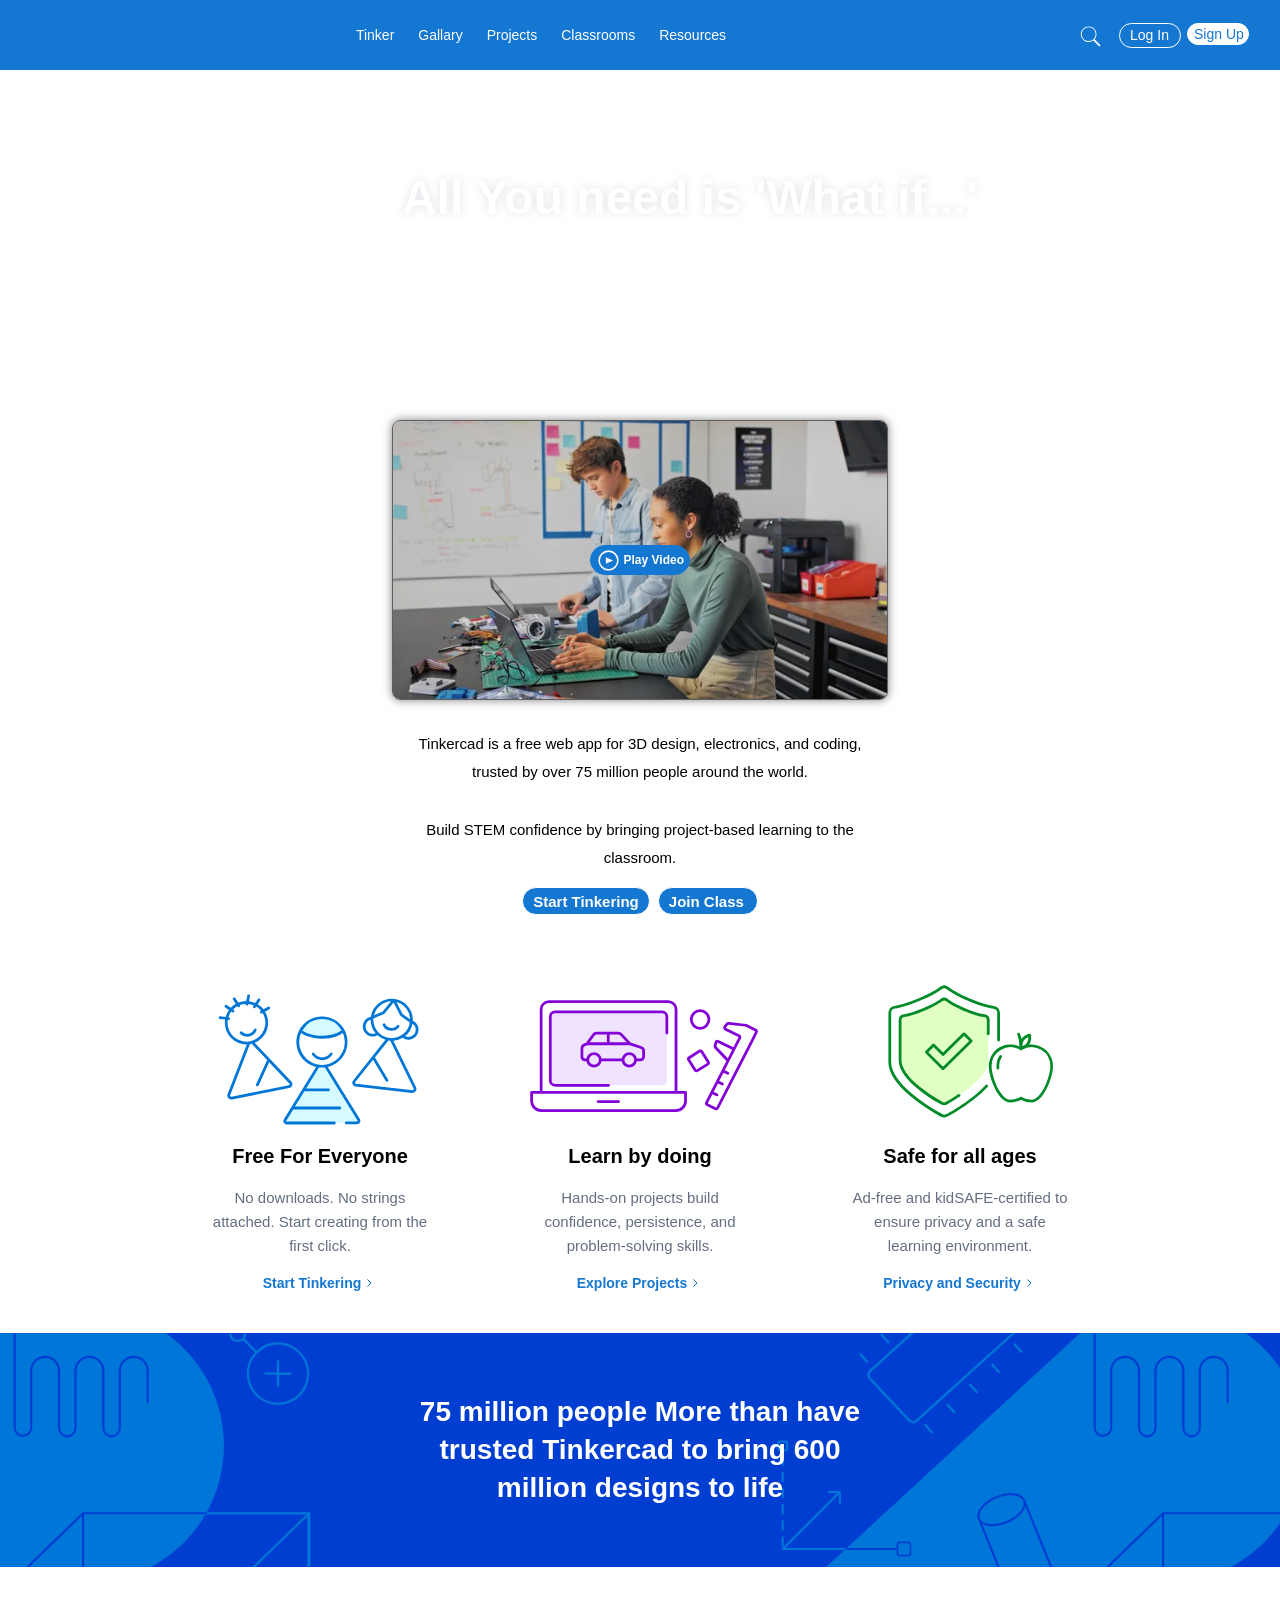
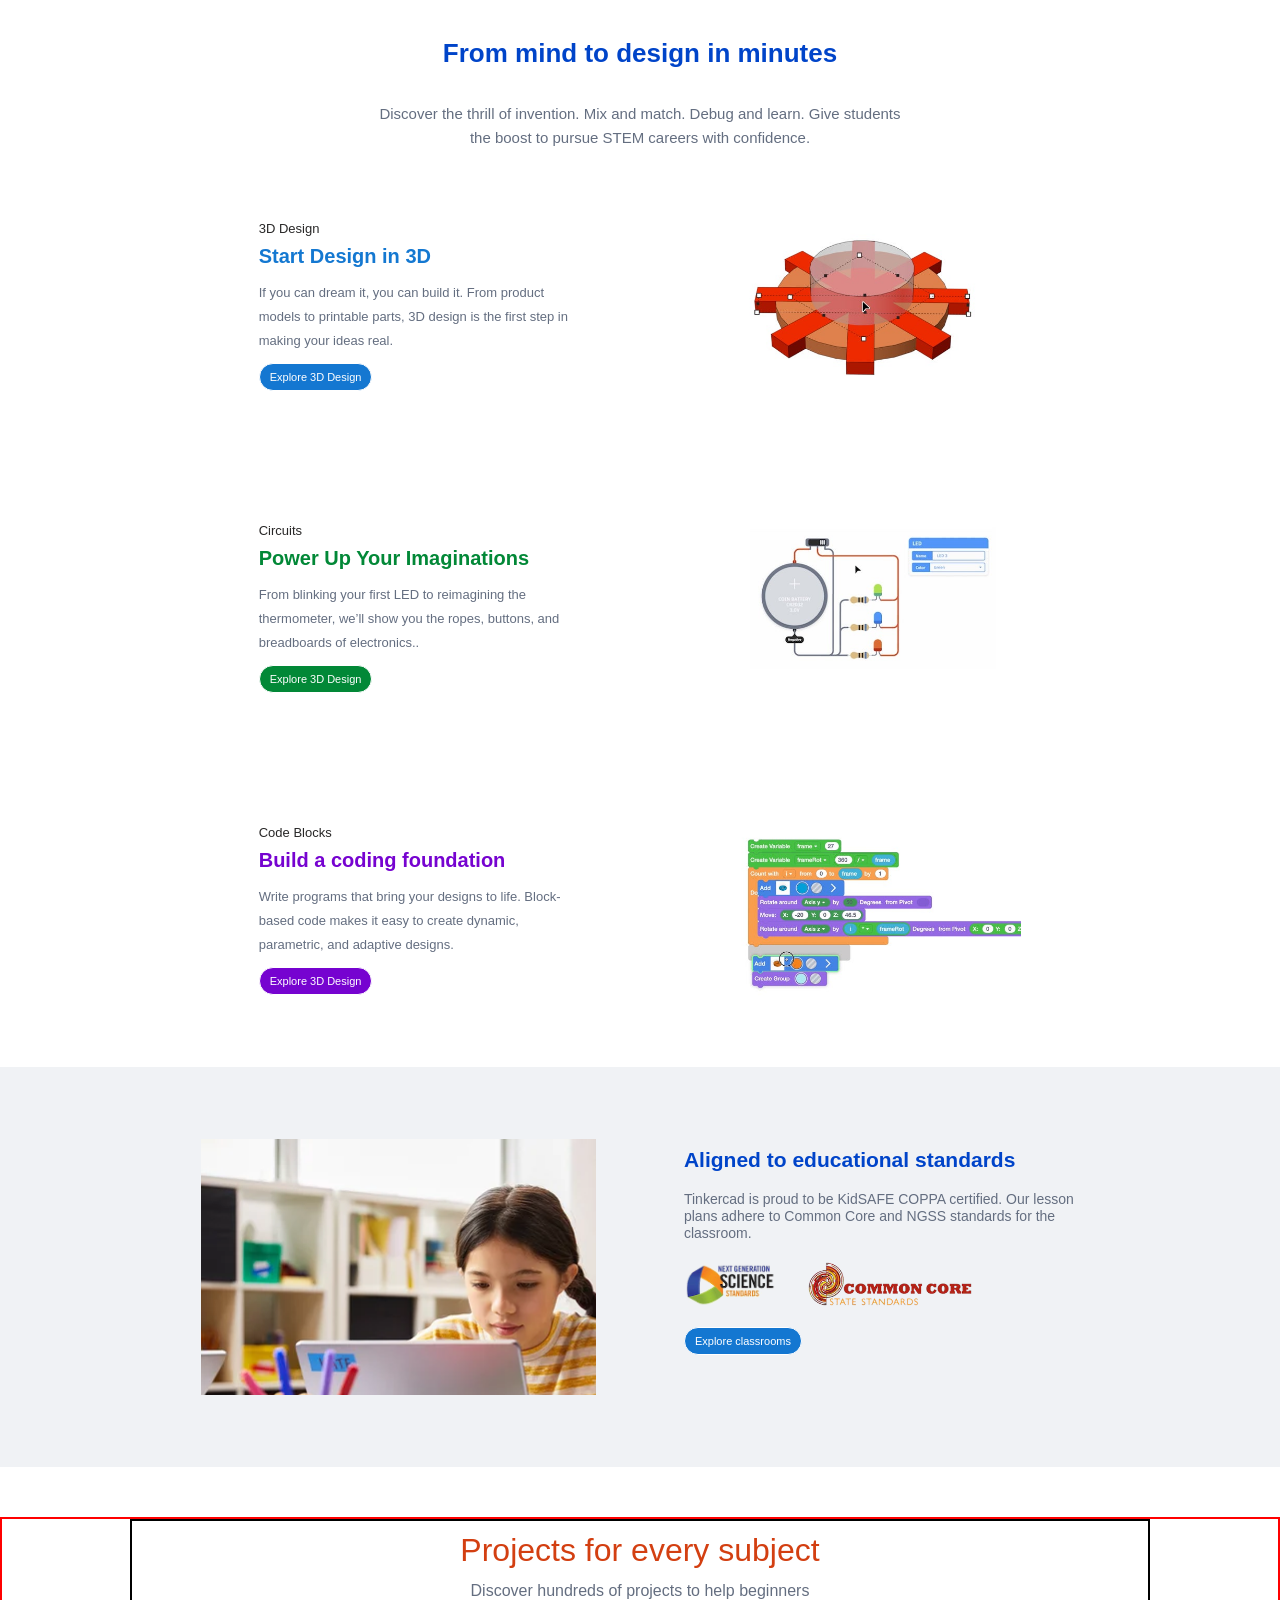
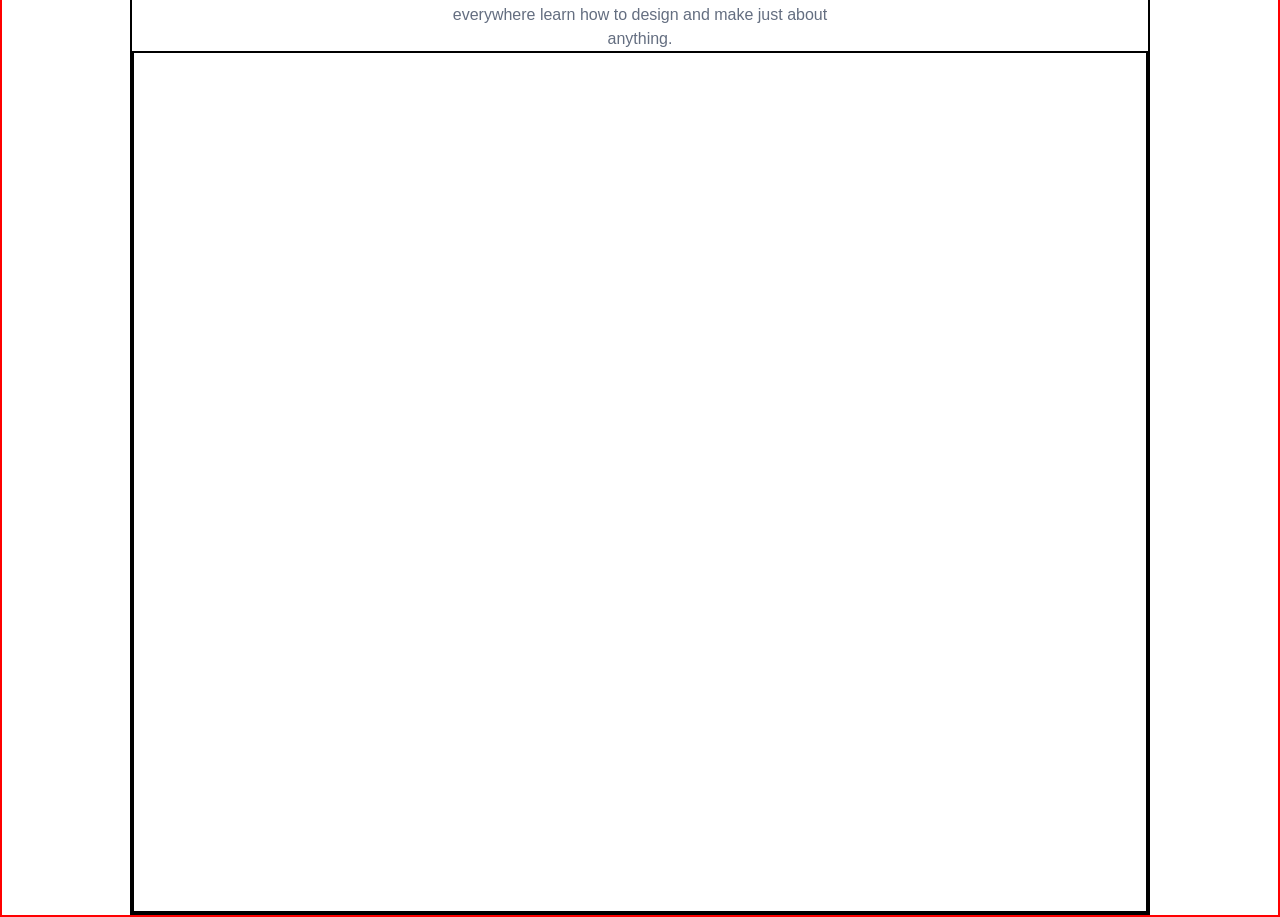
==== index.html @ 3dde4a6c "made frontend side" ====
<!DOCTYPE html>
<html lang="en">
  <head>
    <meta charset="UTF-8" />
    <meta name="viewport" content="width=device-width, initial-scale=1.0" />
    <title>Tinkercad</title>
    <link rel="stylesheet" href="style.css" />
  </head>
  <body>
    <nav>
      <div class="nav">
        <div class="logo">
          <img
            src="https://www.tinkercad.com/assets_fe_3q2ndf7/js/tinkercad-frontend/assets/images/tinkercad-lockup-white.svg"
            alt=""
          />
        </div>
        <div class="middle">
          <ul>
            <li>Tinker</li>
            <li>Gallary</li>
            <li>Projects</li>
            <li>Classrooms</li>
            <li>Resources</li>
          </ul>
        </div>
        <div class="right">
          <ul>
            <li id="search-icon"><img src="img/search_icon.svg" alt="" /></li>
            <li class="Log-in">Log In</li>
            <li id="sign">Sign Up</li>
          </ul>
        </div>
      </div>
    </nav>
    <div class="empty"></div>
    <div class="vid-card">
      <section class="bg-an">
        <div class="video">
          <video src="videos/hero-home-720.mp4" autoplay loop muted></video>
        </div>

        <div class="text-on-bg-vid">All You need is 'What if...'</div>
      </div>
      </section>
      <div class="card-on-vid">
        <div class="card-card-on-vid">
         <div  class="btn-poster-img"> <div class="poster-img"><img src="imgs/feature-video-poster.webp" alt=""></div>
          <div class="poster-img-play-btn"><img src="img/poster-img-play-btn.svg" alt="">Play Video
          </div>
        </div>
          <div class="paras-after-btn-poster-img">
          <p class="para">Tinkercad is a free web app for 3D design, electronics, and coding, trusted by over 75 million people around the world.</p>
          <p class="para">Build STEM confidence by bringing project-based learning to the classroom.</p>
          <div class="lower-btn"><a href="https://www.tinkercad.com/join"><span class="btn st-tink-btn">Start Tinkering</span></a> <a href="https://www.tinkercad.com/joinclass"> <span class="btn">Join Class</span></a></div>
        </div>
     </div>
    
  </div>
    </section>
    <section class="section3">
      <div class="sec3-div">
      <div class=" sec3-innr-div"><img src="img/family-icon.svg" alt=""> <p class="para sec3-innr-div-para">Free For Everyone</p> <p class="para light-para">No downloads. No strings attached. Start creating from the first click.</p> <a href="https://www.tinkercad.com/join" class="link flex"> Start Tinkering<img src="img/right-arrow.svg" alt=""></a> </div>

      <div class=" sec3-innr-div"><img src="img/car.svg" alt=""> <p class="para sec3-innr-div-para">Learn by doing</p> <p class="para light-para">Hands-on projects build confidence, persistence, and problem-solving skills.</p> <a href="https://www.tinkercad.com/join" class="link flex"> Explore Projects<img src="img/right-arrow.svg" alt=""></a> </div>

      <div class=" sec3-innr-div"><img src="img/safety_sign.svg" alt=""> <p class="para sec3-innr-div-para">Safe for all ages</p> <p class="para light-para">Ad-free and kidSAFE-certified to ensure privacy and a safe learning environment.</p> <a href="https://www.tinkercad.com/join" class="link flex">Privacy and Security<img src="img/right-arrow.svg" alt=""></a> </div>
     
      </div>
    </section>
    <div class="banner">
      <div class="banner-para-div">
        <p class="para"><b>75 million people </b>More than  have trusted Tinkercad to bring <b> 600 million designs to life</b></p>       
      </div>
    </div>
  <section class="section4">
    <div class="sec4-f-div">
      <div class="sec4-f-div-div">
      <p class="para sec4-f-div-div-para s4ddp1">From mind to design in minutes</p>
      <p class="para light-para sec4-f-div-div-para s4ddp2">Discover the thrill of invention. Mix and match. Debug and learn. Give students the boost to pursue STEM careers with confidence.</p>
    </div>
    </div>
    <div class="grid">
      <div class="grid-sec-div">
       
        <div class="item1">
          <p class="item-p1">3D Design</p>
          <p class="item-p2">Start Design in 3D</p>
          <p class="item-p3 light-para">If you can dream it, you can build it. From product models to printable parts, 3D design is the first step in making your ideas real.</p>
          <p class="item-p4 btn st-tink-btn">Explore 3D Design</p>
        </div>
        
        <div class=" item2">
          <p class="item-p1">Circuits</p>
          <p class="item-p2 item2-p2">Power Up Your Imaginations</p>
          <p class="item-p3 light-para ">From blinking your first LED to reimagining the thermometer, we’ll show you the ropes, buttons, and breadboards of electronics..</p>
          <p class="item-p4 btn st-tink-btn item2-p4">Explore 3D Design</p>
        </div>
        <div class=" item3">
          <p class="item-p1">Code Blocks</p>
          <p class="item-p2 item3-p2">Build a coding foundation</p>
          <p class="item-p3 light-para">Write programs that bring your designs to life. Block-based code makes it easy to create dynamic, parametric, and adaptive designs.</p>
          <p class="item-p4 btn st-tink-btn item3-p4">Explore 3D Design</p>
        </div>
        <div class="item4">
          <img class="poster" src="imgs/home-3d-poster1.jpg" alt="Poster Image">
        </div>       
        <div class="item5 ">         
          <img class="poster" src="imgs/ckts-pstr.jpg" alt="Poster Image">  
        </div>
        <div class="item6">
          <img class="poster" src="imgs/codeBlocks.jpg" alt="Poster Image">           
        </div>
    </div>
  </section>
 <section class="section5">
<div class="sec5-div">
 
    <div class="sec5-div-div s5dd1">

    </div>
    <div class="sec5-div-div s5dd2"> 
    <div class=" para sec4-f-div-div-para s4ddp1 s5ddd1">
      Aligned to educational standards
    </div>
    <div class="light-para sec5-para">
      Tinkercad is proud to be KidSAFE COPPA certified. Our lesson plans adhere to Common Core and NGSS standards for the classroom.
    </div>
    <div class="sec5-logos-div">
      <img src="imgs/ngss.png" alt="">
      <img src="imgs/common-core.webp" alt="">
    </div>
    <p class="item-p4 btn st-tink-btn sec5-right-div-btn">Explore classrooms</p>
    </div>
  
</div>
 </section>
<section class="section6">
  <div class="sec6-div0">
  <div class="sec6-div1">
    
      <p class="s6d1p1">
        Projects for every subject
      </p>
      <p class="s6d1p2 light-para">
        <p class="s6d1p2 light-para">Discover hundreds of projects to help beginners</p>
         <p class="s6d1p2 light-para">everywhere learn how to design and make just about</p> 
         <p class="s6d1p2 light-para">anything.</p>
      </p>
    
  </div>
  <div class="sec6-div2"></div>
</div>
</section>
  </body>
</html>
---- style.css ----
/* @import url('https://fonts.googleapis.com/css2?family=Roboto:ital,wght@0,100;0,300;0,400;0,500;0,700;0,900;1,100;1,300;1,400;1,500;1,700;1,900&display=swap'); */

* {
    margin: 0px;
    padding: 0px;
    box-sizing: border-box;
}

body {
    overflow-x: hidden;
    /* position: absolute; */
    font-family: sans-serif, "Roboto";
}

nav {
    padding: 10px 1px;
    background-color: rgb(20, 119, 209);
    position: fixed;
    width: 100%;
    z-index: 100000;
}

.nav {
    background-color: rgb(20, 119, 209);
    color: white;
    font-size: 14px;
    font-weight: 400;
    height: 50px;
    width: 100%;
    padding: 10px 30px;
    display: flex;
    justify-content: space-between;
    align-items: center;

    top: 0;
    z-index: 100;

}

nav .logo img {

    width: 184px;
}

.middle ul li:hover {
    background-color: rgb(15, 89, 157);
}

.middle ul {
    display: flex;
    list-style: none;
    gap: 6px;
}

.middle ul li {
    border: 0.5px solid rgb(20, 119, 209);
    border-radius: 40px;
    padding: 5px 8px;
    cursor: pointer;

}

/* .right img{
    width:30px;
    height: 30px;
} */
.right ul {
    display: flex;
    list-style: none;
    gap: 6px;
}



.right li {
    border: 0.6px solid white;
    background-color: transparent;
    padding: 3px 10px;
    border-radius: 40px;
    height: 25px;
    width: 62px;
    cursor: pointer;
    white-space: nowrap;
}
#sign {
    height: 22px;
    width: 62px;
    padding: 2px 6px;
    background-color: white;
    color: rgb(20, 119, 209);

    white-space: nowrap;

}

#search-icon:hover {
    filter: drop-shadow(1px 1px 20px rgb(134, 25, 25));

}

#search-icon {
    border: none;
    padding: 2px 3px 2px 28px;
}

.empty {
    height: 70px;
    width: 100%;
}

.bg-an .video video {
    position: absolute;
    top: 0;
    left: 0;
    width: 100%;
    height: 100%;
    object-fit: cover;
    z-index: -10;
}

.bg-an {
    padding: 0;
    margin: 0;

    position: relative;
    height: 400px;
    width: 100vw;
    display: flex;
    justify-content: center;

}

.text-on-bg-vid {
    font-family: artifakt-legend, sans-serif;
    font-weight: 800;
    color: #fff;
    position: absolute;
    font-size: 48px;
    margin-top: 100px;
    margin-left: 100px;

    text-shadow: 0px 0px 10px rgba(100, 110, 128, .2);
}

.card-on-vid {
    padding: 0;
    margin: 0;
    width: 100%;
    height: 500px;
    justify-content: space-around;
    display: flex;
}

.card-card-on-vid {
    translate: 0 -50px;
    height: 500px;
    width: 500px;

}

.poster-img {
    display: flex;
    overflow: hidden;
    border: 0.01px solid rgb(97, 96, 96);
    border-radius: 8px;
    height: 280px;
    /* box-shadow: [horizontal offset] [vertical offset] [blur radius] [spread radius] [color]; */
    box-shadow: 0px 0px 10px 0px rgba(0, 0, 0, 0.5);
    grid-area: colm;

}

.poster-img img {
    z-index: -10000000;
    height: 100%;
    width: 100%;
    object-fit: cover;
}


.poster-img-play-btn {
    text-decoration: none;
    color: #fff;
    border: 1px solid rgb(20, 119, 209);
    border-radius: 16px;
    display: flex;
    justify-content: center;
    align-items: center;
    gap: 2.5px;
    font-size: 12px;
    font-weight: 800;
    height: 30px;
    width: 100px;
    background-color: rgb(20, 119, 209);
    grid-area: colm;
}

.poster-img-play-btn:hover {
    background-color: rgb(51, 149, 241);
    cursor: pointer;

}

.btn-poster-img {
    display: grid;
    grid-template-areas: "colm";
    justify-items: center;
    align-items: center;
    cursor: pointer;

}

.paras-after-btn-poster-img {
    margin-top: 15px;
}

.para {
    padding: 15px;
    display: inline-block;
    text-align: center;
    font-size: 15px;
    font-weight: 400;
    line-height: 28px;

}

.lower-btn {
    display: flex;
    /* flex-direction: column; */
    justify-content: center;
    /* gap:20px; */
}

.btn {
    font-size: 15px;
    font-weight: 700;
    line-height: 21px;
    color: #fff;
    display: inline-block;
    border: 0.6px solid white;
    background-color: rgb(20, 119, 209);
    padding: 3px 10px;
    border-radius: 40px;
    height: 28px;
    width: 100px;
    cursor: pointer;
    white-space: nowrap;
    gap: 2px;
}

.st-tink-btn {
    width: auto;
    margin-right: 8px;
}

.section3 {
    display: flex;
    justify-content: center;
    height: 362.66px;
    width: 100%;


}

.sec3-innr-div {
    width: 250px;
}

.sec3-div {
    height: 362.66px;
    width: 75%;
    display: flex;
    justify-content: space-around;
}

.sec3-innr-div-para {
    margin: 0;
    padding: 0;
    line-height: 30px;
    font-size: 20px;
    display: block;
    font-weight: bold;
    text-align: center;
}

.light-para {
    color: rgb(100, 110, 128);
    font-weight: 400;
    line-height: 24px;
}

.link {
    text-decoration: none;
    line-height: 20px;
    font-size: 14px;
    font-weight: 700;
    color: #1477D1;
}

.link:hover {
    text-decoration: underline;
}

.link:visited {
    color: #1477D1;
}

.flex {
    display: flex;

    justify-content: center;

}

.banner {
    display: flex;
    justify-content: space-around;
    height: 234px;
    width: 100%;
    background-image: url(imgs/banner_million.svg);
}

.banner-para-div {
    display: flex;
    align-items: center;
    height: 234px;

    width: 38%;
}

.banner p {
    font-size: 28px;
    line-height: 38px;
    color: #fff;
    font-weight: 800;
}

.section4 {
    height: 1100px;
    width: 100%;
    
}

.sec4-f-div {
    display: flex;
    justify-content: center;
    width: 100%;
    height: 250px;
}

.sec4-f-div-div {
    display: flex;
    flex-direction: column;
    justify-content: center;
    align-items: center;

    width: 44%;
    height: 100%;
}

.sec4-f-div-div-para {
    display: block;
}

.s4ddp1 {
    color: #0044C9;
    font-size: 26px;
    line-height: 38px;
    font-weight: 800;
    font-family: sans-serif;
}

.grid {
    display: flex;
    justify-content: center;
}

.grid-sec-div {
    width: 70%;
    display: grid;
    grid-template-columns: 35% 35%;
    grid-template-rows: 300px 300px 300px;
    gap: 2px;
    justify-content: space-around;

}

.item-p1 {
    color: #282727;
    font-size: 13px;
    font-weight: 500;
    line-height: 24px;
}

.item-p2 {
    padding: 1px 0 10px 0;
    color: #1478D1;
    font-size: 20px;
    font-weight: 700;
    line-height: 29px;
}
.item-p3{
    font-size: 13px;
    font-weight: 500px;
    padding-bottom: 10px;
}
.item-p4{
font-weight: 500;
font-size: 11px;
/* padding-bottom: 20px ; */
}
.item2-p2{
    color: #028837;
}
.item1 {
    grid-row: 1/2;
    grid-column: 1/2;

}
.item2-p4{
    background-color: #028837;
}
.item3-p2{
color: #7603D0;
}
.item3-p4{
background-color: #7603D0;
}
.poster{
    height: auto;
    width:100%;
    object-fit: contain;
}
.item2 {
    grid-row: 2/3;
    grid-column: 1/2;

}
.item3{
    grid-row:3/4;
    grid-column: 1/2;
}
.item4{
    grid-row:1/2;
    grid-column: 2/3;
}
.item5{
    grid-row:2/3;
    grid-column: 2/3;
}
.item6{
    grid-row:3/4;
    grid-column: 2/3;
}

.section5{
    background-color: #f0f2f5;
    display: flex;
    justify-content: center;
    height: 400.56px;
    width: 100%;
 
}
.sec5-div{
    height:400.56px;
    width: 80%;
   
    padding: 5.67%;
    display: flex;
    justify-content: space-between;
}
.sec5-div-div{
height:100%;
width:45%;

padding: 0;
}

.s5dd1{
    background-image: url(imgs/educational-standards.webp);
}
.s5ddd1{
   margin: 8px 0;
    display: flex;
    font-size: 21px;
    line-height: 26px;
    font-weight: 600;
    padding: 0;
    justify-content: start;
    
}

.sec5-para{
    font-size: 14px;
    line-height: 17px;
   padding-top: 10px;
    
}

.sec5-logos-div{
    display: flex;

}
.sec5-logos-div{
    margin-top: 20px;
display: flex;
gap:30px;
    height:45px;
    width: 100%;
}

.logos img{
    object-fit: contain;
    height:60px;
    width:200px;
}

.sec5-right-div-btn{
    margin-top: 20px;
}
.section6{
    display: flex;
    justify-content: center;
    margin-top: 50px;
    height: 1000px;
    width: 100%;
    border: 2px solid red;
}
.sec6-div0{
    display: flex;
    flex-direction: column;
    justify-items: center;
    align-items: center;
    width: 80%;
    height: 100%;
    border: 2px solid black;
}
.sec6-div1{
    display: flex;
    justify-items: center;
    flex-direction: column;
    align-items: center;
 
    width: 40%;
    height:142px;
}
.s6d1p1{
    font-size: 32px;
    line-height: 38px;
    color: #D33F11;
    margin:10px;
    display: flex;
    justify-content: center;
}
.s6d1p2{
    display: flex;
    justify-content: center;
    /* border: 2px solid black; */
    /* width: 80%; */
}

.sec6-div2{
    height:100%;
    width: 100%;
    border: 2px solid black;
}
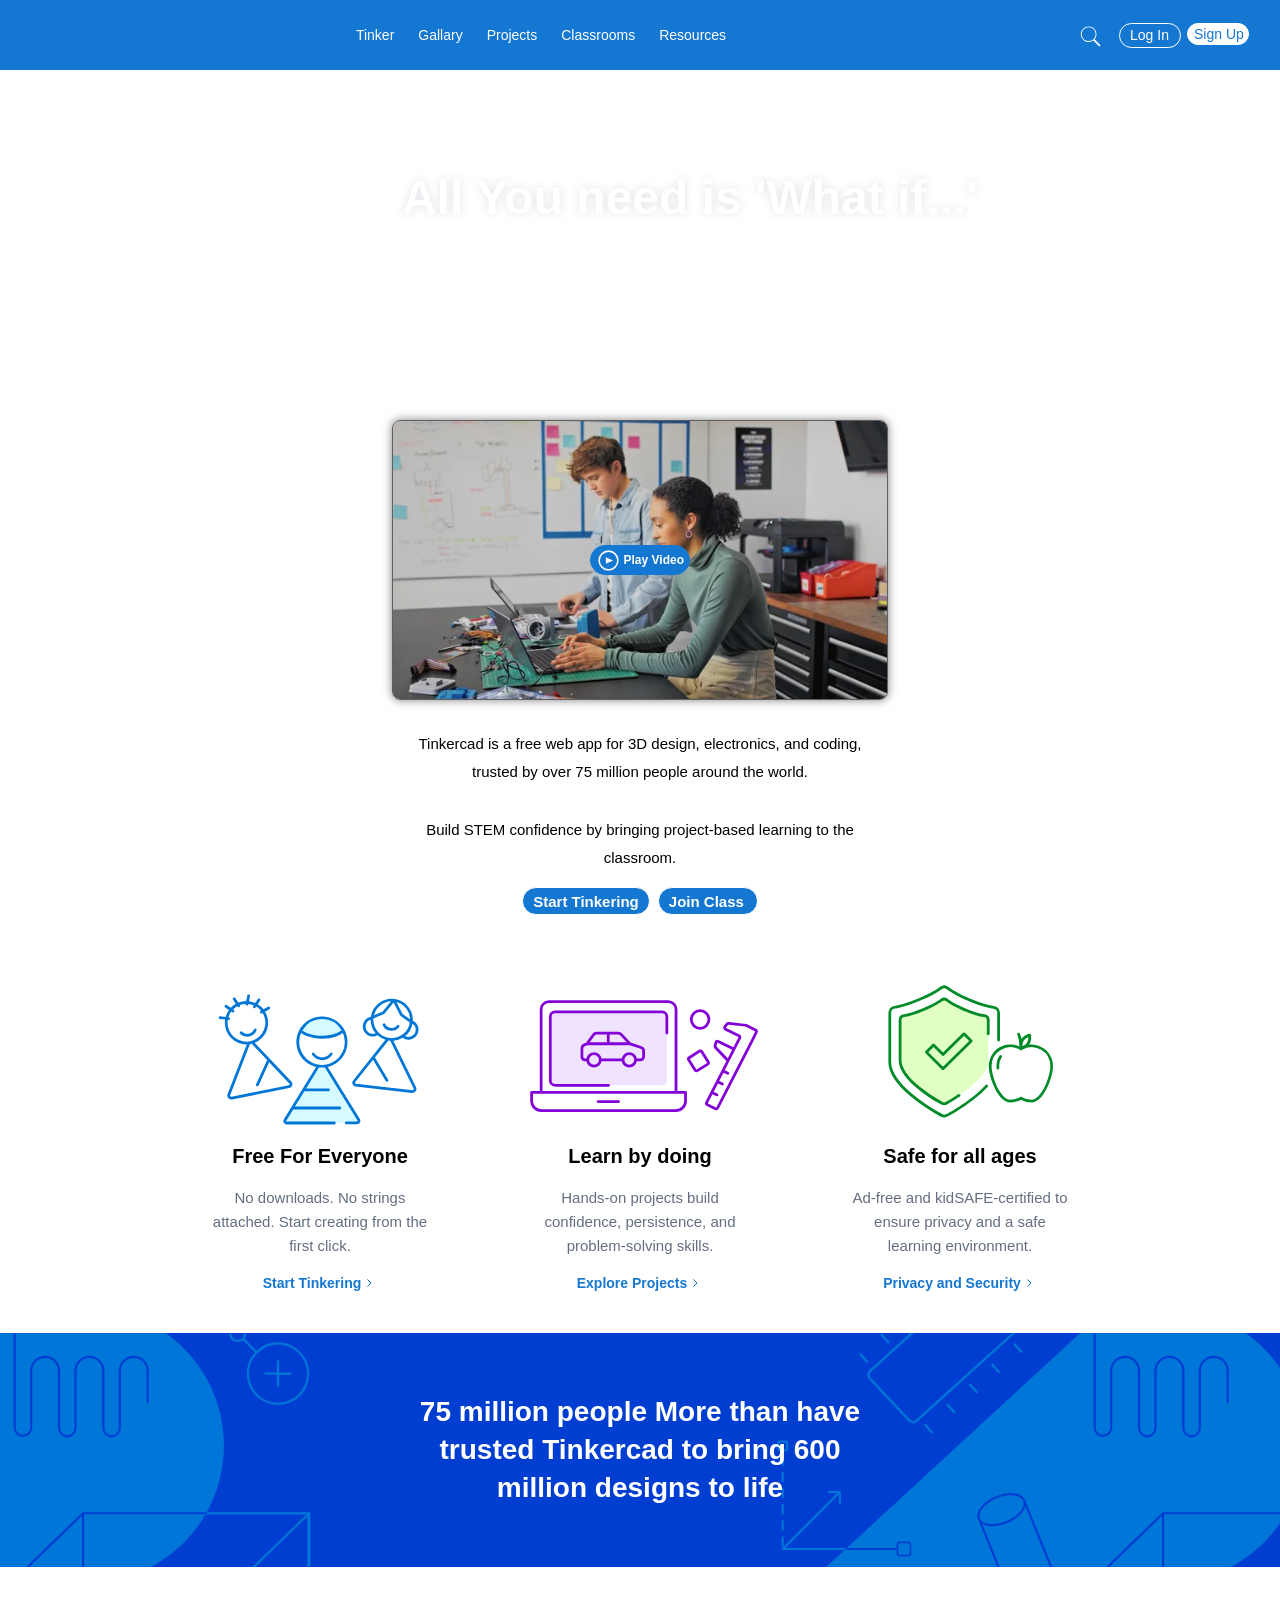
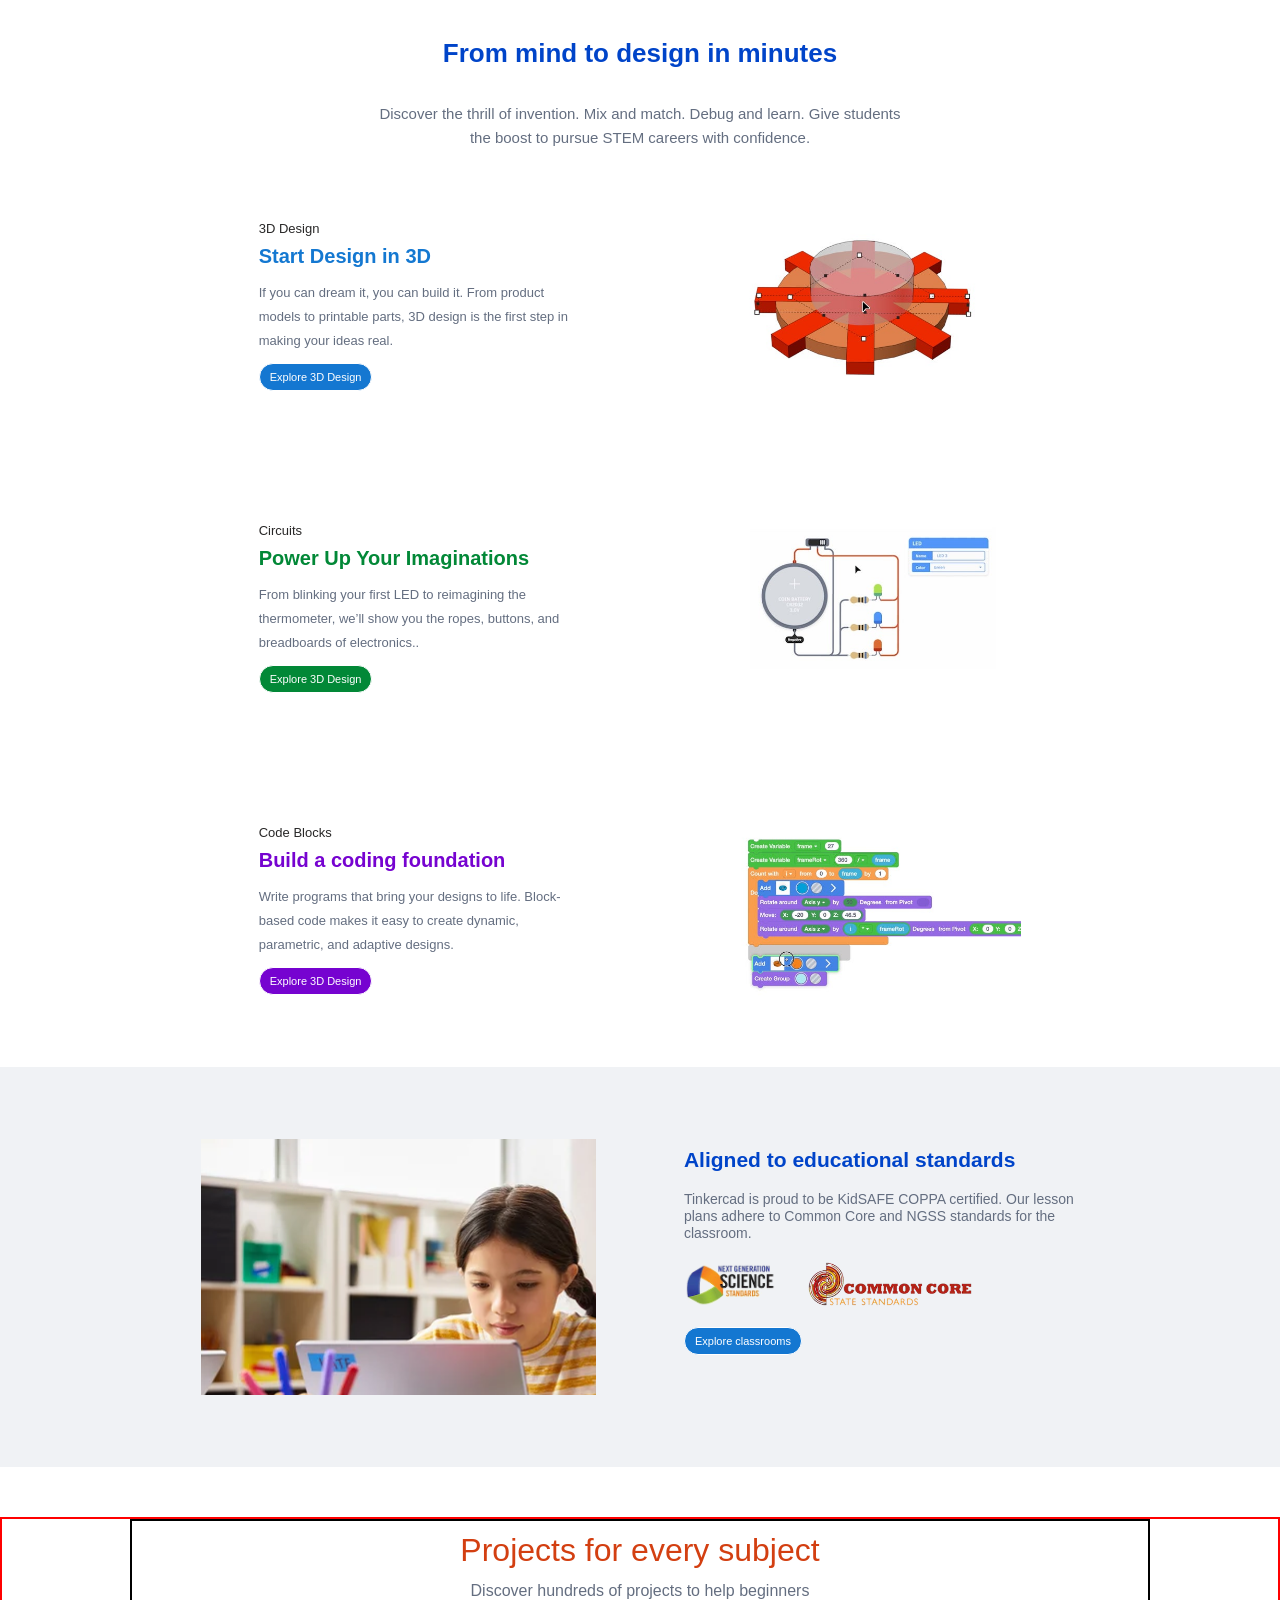
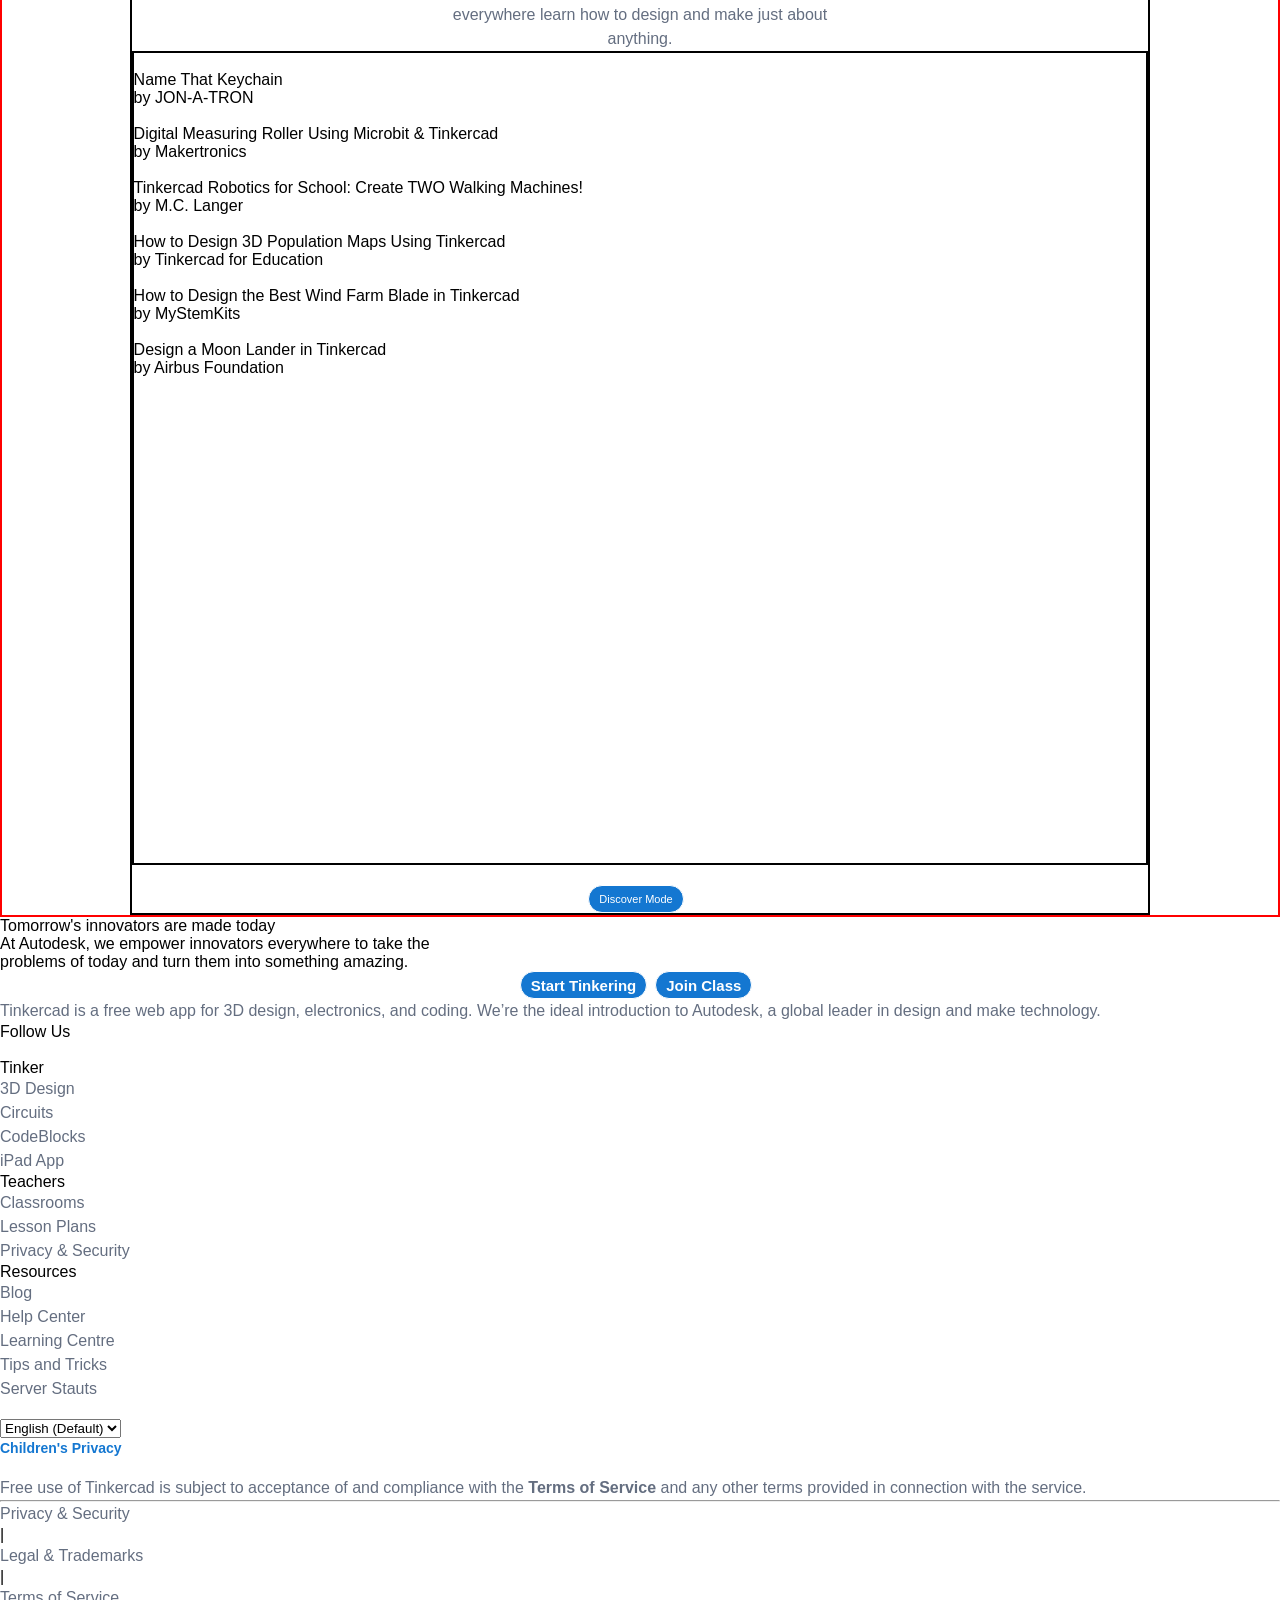
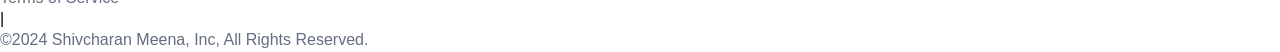
==== commit c2aa165d: "Update index.html" ====
--- a/index.html
+++ b/index.html
@@ -149,8 +149,97 @@
       </p>
     
   </div>
-  <div class="sec6-div2"></div>
+  <div class="sec6-div2">
+    <div class="s6-item1 mouse"><div class="s6-item1-img"><img src="imgs/jonarton.jpg" alt=""><p class="s6-item1-para1">Name That Keychain</p><p class="s6-item1-para2">by JON-A-TRON</p></div></div>
+
+    <div class="s6-item1 mouse"><div class="s6-item1-img"><img src="imgs/project-roller.webp" alt=""><p class="s6-item1-para1"> Digital Measuring Roller Using Microbit & Tinkercad</p><p class="s6-item1-para2"> by Makertronics </p></div></div>
+
+    <div class="s6-item1 mouse"><div class="s6-item1-img"><img src="imgs/project-robotics.webp" alt=""><p class="s6-item1-para1"> Tinkercad Robotics for School: Create TWO Walking Machines! </p><p class="s6-item1-para2"> by M.C. Langer </p></div></div>
+
+    <div class="s6-item1 mouse"><div class="s6-item1-img"><img src="imgs/project-maps.png" alt=""><p class="s6-item1-para1"> How to Design 3D Population Maps Using Tinkercad </p><p class="s6-item1-para2"> by Tinkercad for Education </p></div></div>
+
+    <div class="s6-item1 mouse"><div class="s6-item1-img"><img src="imgs/project-windfarm.webp" alt=""><p class="s6-item1-para1"> How to Design the Best Wind Farm Blade in Tinkercad </p><p class="s6-item1-para2"> by MyStemKits </p></div></div>
+
+    <div class="s6-item1 mouse"><div class="s6-item1-img"><img src="imgs/project-lander.webp" alt=""><p class="s6-item1-para1"> Design a Moon Lander in Tinkercad </p><p class="s6-item1-para2"> by Airbus Foundation </p></div></div>
+    
+  </div>
+  <div class="s6-ft"><div class="item-p4 btn st-tink-btn sec5-right-div-btn s6-ft-btn">Discover Mode</div></div>
+  
 </div>
 </section>
+<div class="ban-innv">
+  <div class="ban-innv-div">
+    <div class="ban-innv-p1">Tomorrow's innovators are made today
+    </div>
+    <p class="ban-innv-p2 p2">At Autodesk, we empower innovators everywhere to take the</p>
+    <p class="ban-innv-p2">problems of today and turn them into something amazing.</p>
+    <div class="lower-btn  ban-innv-btn"><span class="btn btn2 st-tink-btn">Start Tinkering</span><span class="btn btn2 st-tink-btn">Join Class</span></div>
+  </div>
+</div> 
+<section class="section7">
+  <div class="sec7-div">
+    <div class="sec7-div-div sec7-item1 ">
+      <p class="sec7-item1-p1 light-para">Tinkercad is a free web app for 3D design, electronics, and coding. We’re the ideal introduction to Autodesk, a global leader in design and make technology.</p>
+      <p class="sec7-item1-p2">Follow Us</p>
+      <div class="social-media-btns">
+
+        <img class="mouse on-hover" src="Social_media_buttons/twitter.svg" alt="">
+        <img class="mouse on-hover" src="Social_media_buttons/instagram.svg" alt="">
+        <img class="mouse on-hover" src="Social_media_buttons/facebook.svg" alt="">
+        <img class="mouse on-hover" src="Social_media_buttons/youtube.svg" alt="">
+        <img class="mouse on-hover" src="Social_media_buttons/tiktok.svg" alt="">
+      </div>
+    </div>
+    <div class="sec7-div-div sec7-item2">
+      <p class="sec7-item1-p2 sec7-item2-p1 link1">Tinker</p>
+      <p class="sec7-item1-p1 light-para link1">3D Design</p>
+      <p class="sec7-item1-p1 light-para link1">Circuits</p>
+      <p class="sec7-item1-p1 light-para link1">CodeBlocks</p>
+      <p class="sec7-item1-p1 light-para link1">iPad App</p>
+    </div>
+    <div class="sec7-div-div sec7-item3">
+         <p class="sec7-item1-p2 sec7-item2-p1 sec7-item3-p1">Teachers</p>
+         <p class="sec7-item1-p1 light-para link1">Classrooms</p>
+         <p class="sec7-item1-p1 light-para link1">Lesson Plans</p>
+         <p class="sec7-item1-p1 light-para link1">Privacy & Security</p>
+      </div>
+    <div class="sec7-div-div sec7-item4">
+      <p class="sec7-item1-p2 sec7-item2-p1">Resources</p>
+      <p class="sec7-item1-p1 light-para link1">Blog</p>
+      <p class="sec7-item1-p1 light-para link1">Help Center</p>
+      <p class="sec7-item1-p1 light-para link1">Learning Centre</p>
+      <p class="sec7-item1-p1 light-para link1">Tips and Tricks</p>
+      <p class="sec7-item1-p1 light-para link1">Server Stauts</p>
+    </div>
+    <div class="sec7-div-div sec7-item5">
+      <img class="autodesk" src="imgs/AutoDesk.svg" alt="">
+      
+      <div><!-- <label for="lang"></label> -->
+        <select  class="lang-selct" name="" id="lang">
+          <option value="English" selected>English (Default)  </option>
+          <option value="Sanskrit">Sanskrit </option>
+          <option value="Hindi">Hindi</option>
+        </select>
+      </div>
+      <div class="link ch-pol link1">Children's Privacy <img src="imgs/black_right_arrow.svg" alt=""></div>
+      <img class="kid-s" src="imgs/kid_safe.png" alt="">
+    </div>
+  </div>
+</section>
+<div class="sec7-item1-p1 light-para  freeusetink" >Free use of Tinkercad is subject to acceptance of and compliance with the <b> Terms of Service </b>  and any other terms provided in connection with the service.
+</div>
+
+<hr>
+<div class="footer-cont">
+<div class="footer"> 
+  <div class="sec7-item1-p1 light-para link1   display ft-text">Privacy & Security</div>
+  <span class="ft-sep">|</span>
+  <div class="sec7-item1-p1 light-para link1  display ft-text">Legal & Trademarks</div>
+  <span class="ft-sep">|</span>
+  <div class="sec7-item1-p1 light-para link1  display ft-text">Terms of Service</div>
+  <span class="ft-sep">|</span>
+  <div  class="sec7-item1-p1 light-para  display ft-text">&copy;2024 Shivcharan Meena, Inc, All Rights Reserved.</div>
+</div>
+</div>
   </body>
 </html>
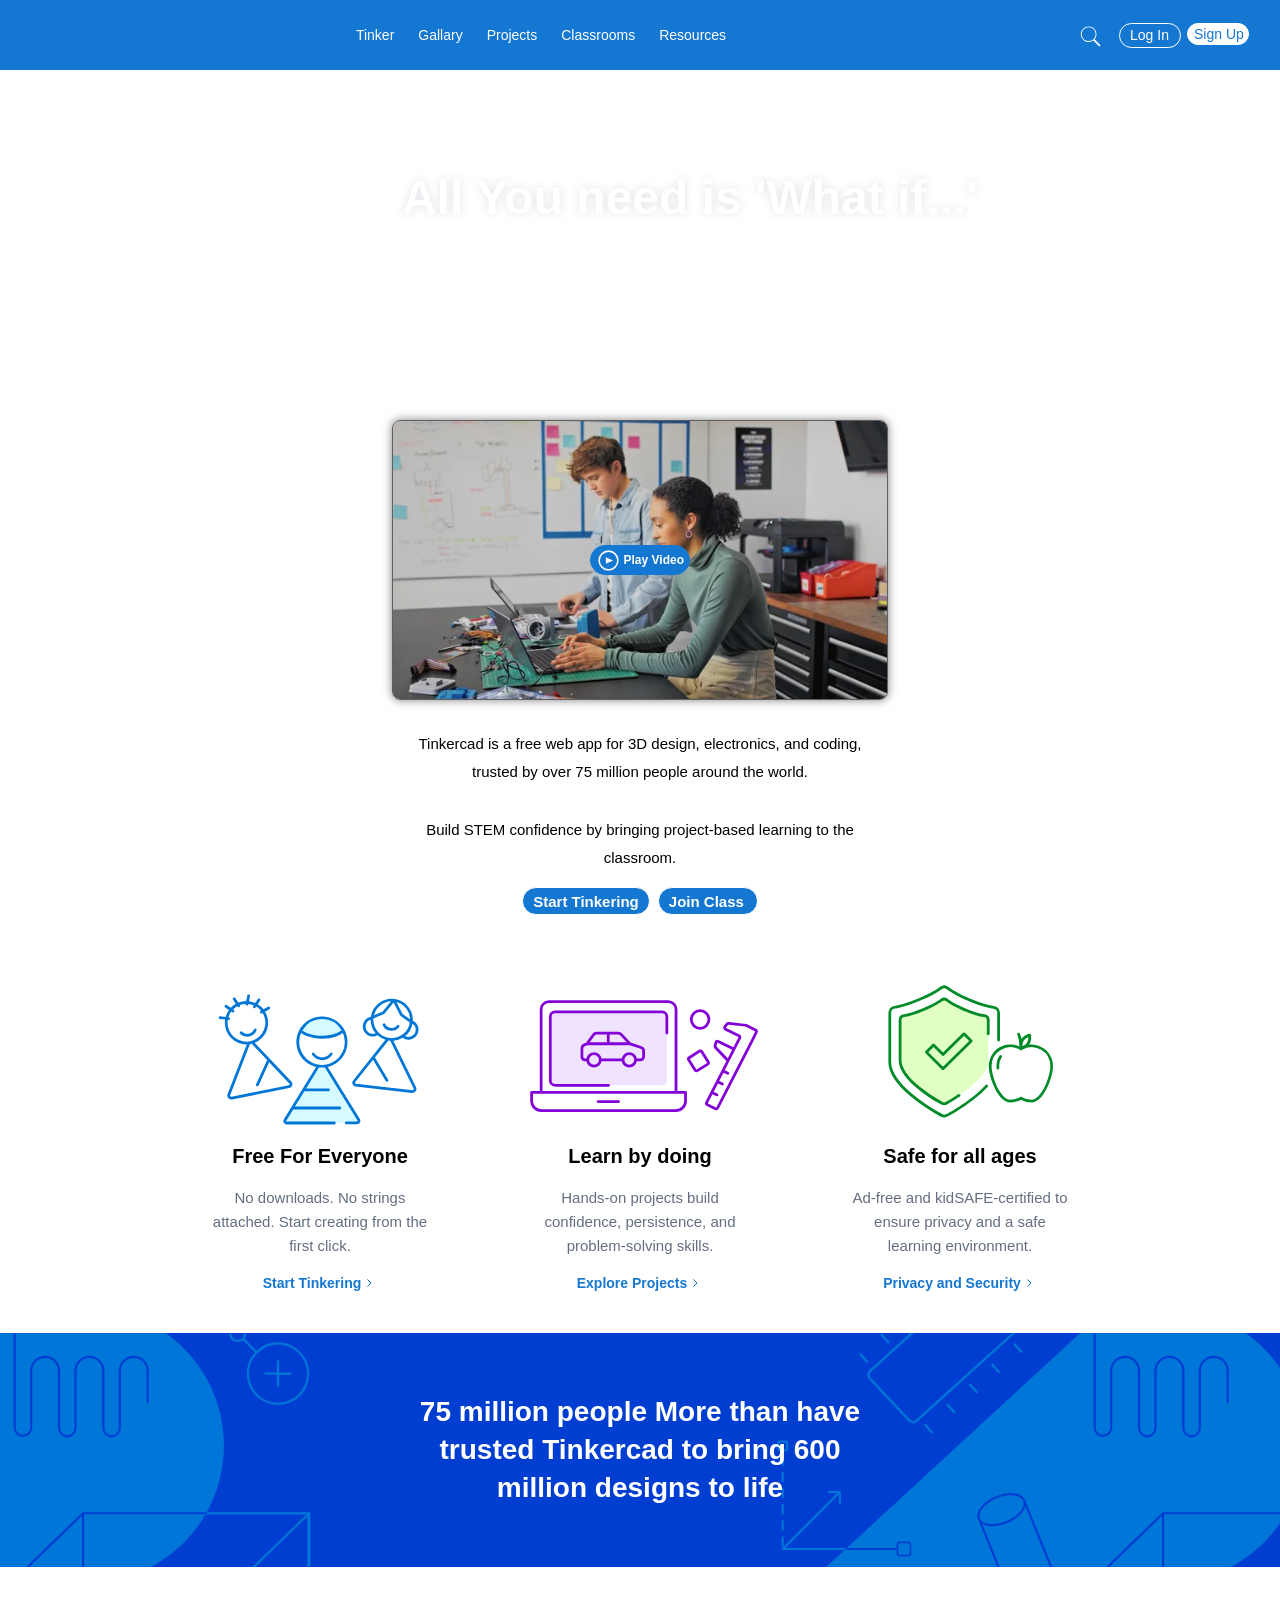
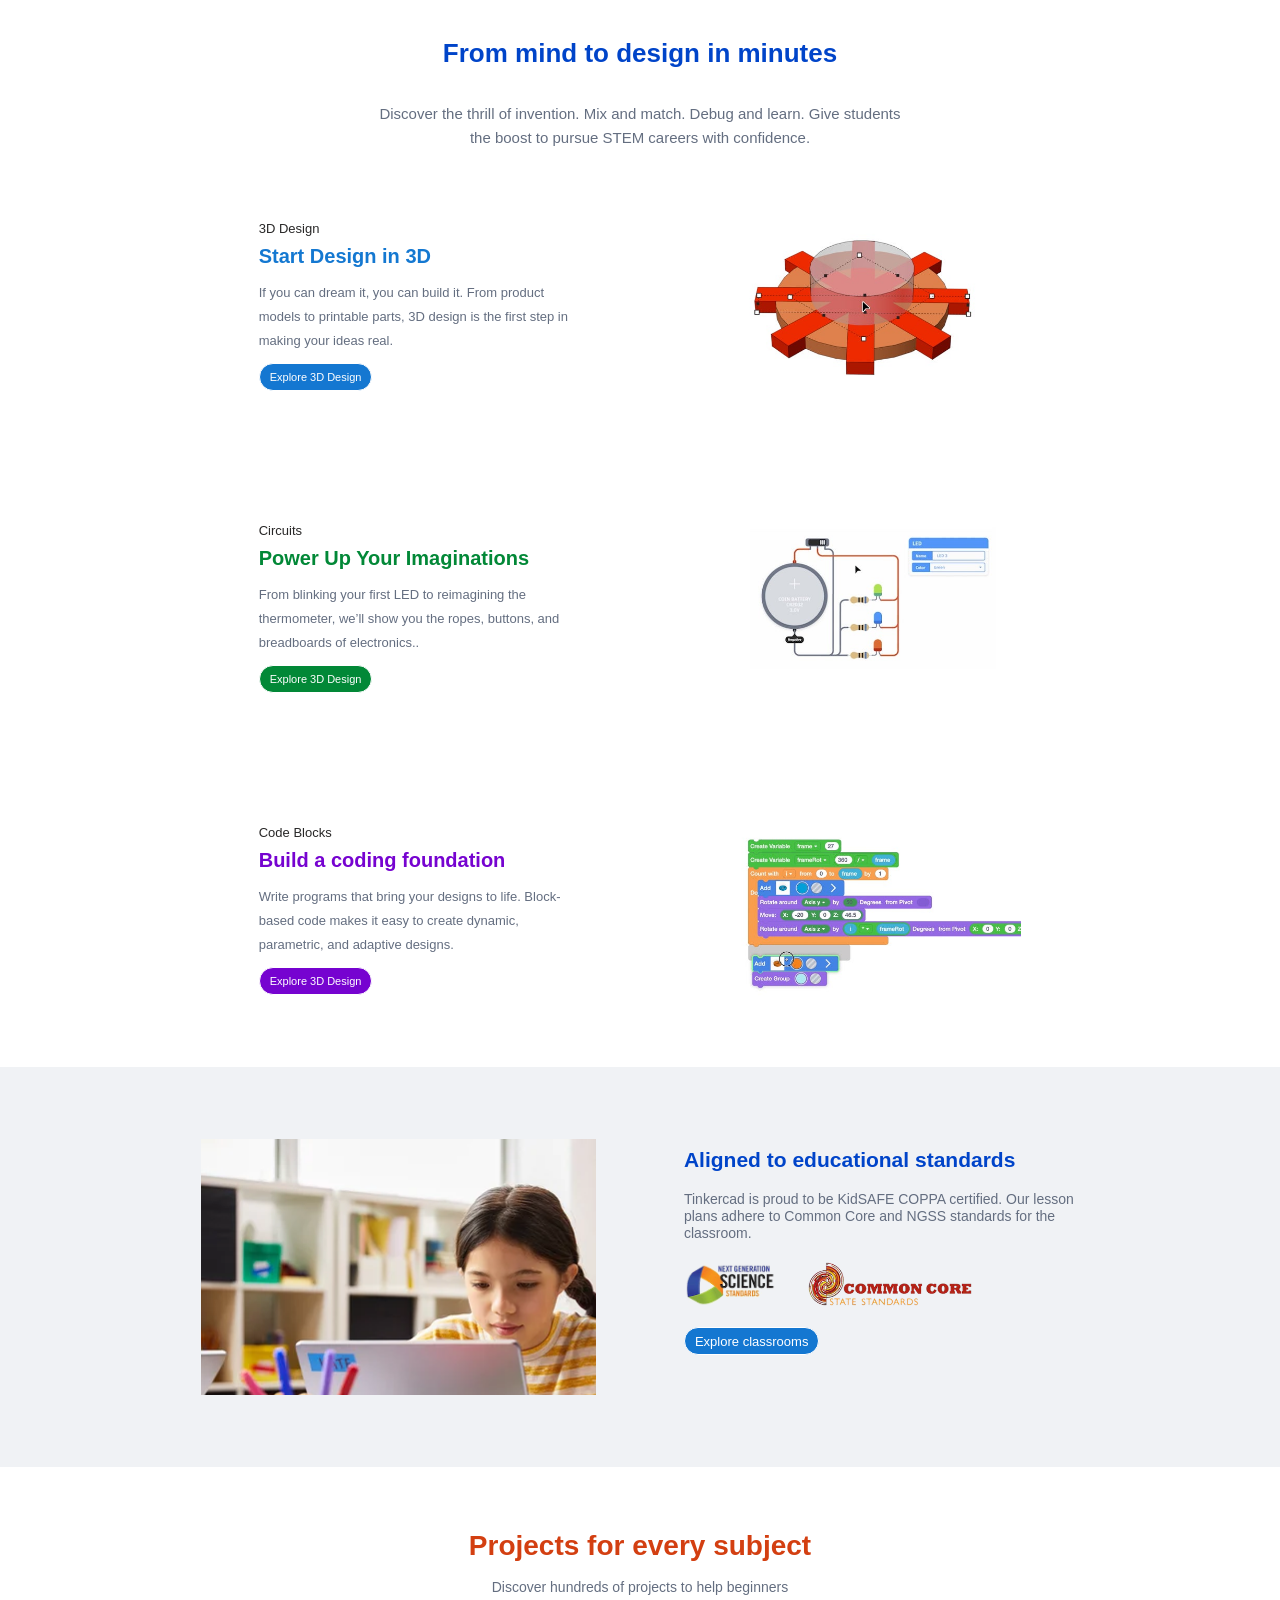
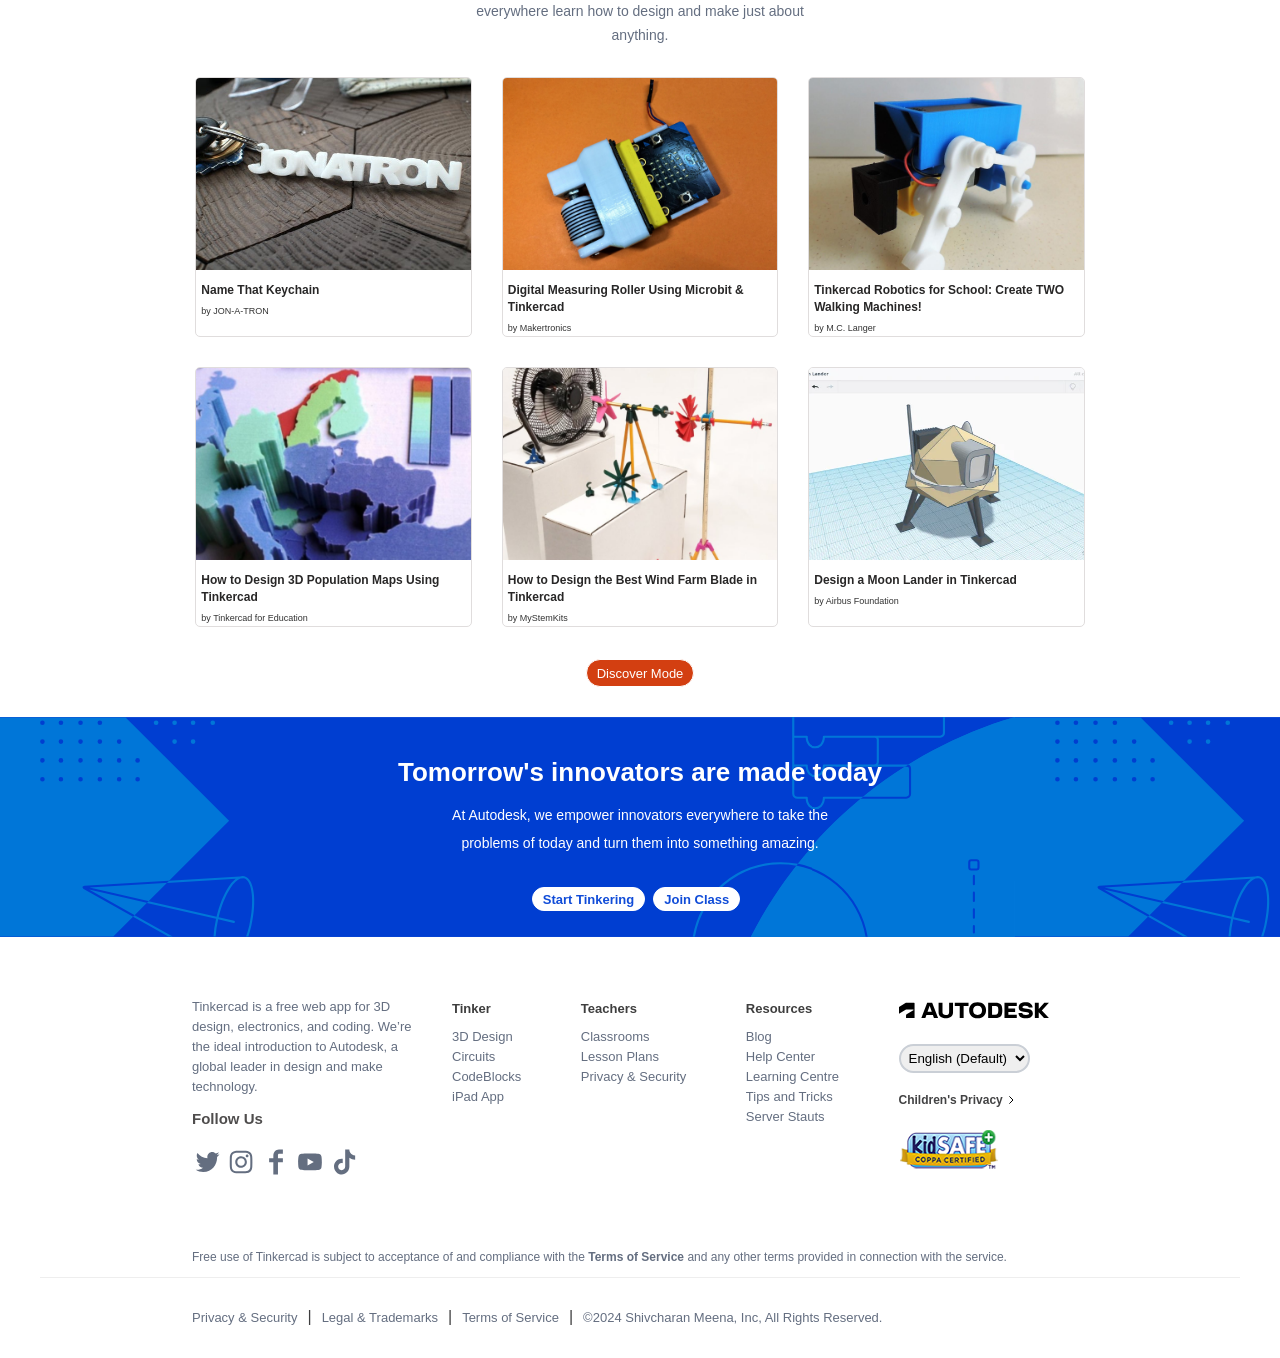
==== commit b7af06e9: "Update index.html" ====
--- a/index.html
+++ b/index.html
@@ -3,8 +3,9 @@
   <head>
     <meta charset="UTF-8" />
     <meta name="viewport" content="width=device-width, initial-scale=1.0" />
-    <title>Tinkercad</title>
+    <title>Tinkercad - From mind to design in minutes</title>
     <link rel="stylesheet" href="style.css" />
+    <link rel="icon" href="logo_tink.ico" type="image/x-icon">
   </head>
   <body>
     <nav>
--- a/style.css
+++ b/style.css
@@ -11,7 +11,16 @@
     /* position: absolute; */
     font-family: sans-serif, "Roboto";
 }
-
+.link1:hover{
+    cursor: pointer;
+    text-decoration: underline;
+}
+.border{
+    border: 2px solid black;
+}
+.mouse{
+    cursor: pointer;
+}
 nav {
     padding: 10px 1px;
     background-color: rgb(20, 119, 209);
@@ -82,6 +91,7 @@
     cursor: pointer;
     white-space: nowrap;
 }
+
 #sign {
     height: 22px;
     width: 62px;
@@ -338,7 +348,7 @@
 .section4 {
     height: 1100px;
     width: 100%;
-    
+
 }
 
 .sec4-f-div {
@@ -399,168 +409,412 @@
     font-weight: 700;
     line-height: 29px;
 }
-.item-p3{
+
+.item-p3 {
     font-size: 13px;
     font-weight: 500px;
     padding-bottom: 10px;
 }
-.item-p4{
-font-weight: 500;
-font-size: 11px;
-/* padding-bottom: 20px ; */
-}
-.item2-p2{
+
+.item-p4 {
+    font-weight: 500;
+    font-size: 11px;
+    /* padding-bottom: 20px ; */
+}
+
+.item2-p2 {
     color: #028837;
 }
+
 .item1 {
     grid-row: 1/2;
     grid-column: 1/2;
 
 }
-.item2-p4{
+
+.item2-p4 {
     background-color: #028837;
 }
-.item3-p2{
-color: #7603D0;
-}
-.item3-p4{
-background-color: #7603D0;
-}
-.poster{
+
+.item3-p2 {
+    color: #7603D0;
+}
+
+.item3-p4 {
+    background-color: #7603D0;
+}
+
+.poster {
     height: auto;
-    width:100%;
+    width: 100%;
     object-fit: contain;
 }
+
 .item2 {
     grid-row: 2/3;
     grid-column: 1/2;
 
 }
-.item3{
-    grid-row:3/4;
+
+.item3 {
+    grid-row: 3/4;
     grid-column: 1/2;
 }
-.item4{
-    grid-row:1/2;
+
+.item4 {
+    grid-row: 1/2;
     grid-column: 2/3;
 }
-.item5{
-    grid-row:2/3;
+
+.item5 {
+    grid-row: 2/3;
     grid-column: 2/3;
 }
-.item6{
-    grid-row:3/4;
+
+.item6 {
+    grid-row: 3/4;
     grid-column: 2/3;
 }
 
-.section5{
+.section5 {
     background-color: #f0f2f5;
     display: flex;
     justify-content: center;
     height: 400.56px;
     width: 100%;
- 
-}
-.sec5-div{
-    height:400.56px;
+
+}
+
+.sec5-div {
+    height: 400.56px;
     width: 80%;
-   
+
     padding: 5.67%;
     display: flex;
     justify-content: space-between;
 }
-.sec5-div-div{
-height:100%;
-width:45%;
-
-padding: 0;
-}
-
-.s5dd1{
+
+.sec5-div-div {
+    height: 100%;
+    width: 45%;
+
+    padding: 0;
+}
+
+.s5dd1 {
     background-image: url(imgs/educational-standards.webp);
 }
-.s5ddd1{
-   margin: 8px 0;
+
+.s5ddd1 {
+    margin: 8px 0;
     display: flex;
     font-size: 21px;
     line-height: 26px;
     font-weight: 600;
     padding: 0;
     justify-content: start;
-    
-}
-
-.sec5-para{
+
+}
+
+.sec5-para {
     font-size: 14px;
     line-height: 17px;
-   padding-top: 10px;
-    
-}
-
-.sec5-logos-div{
-    display: flex;
-
-}
-.sec5-logos-div{
+    padding-top: 10px;
+
+}
+
+.sec5-logos-div {
+    display: flex;
+
+}
+
+.sec5-logos-div {
     margin-top: 20px;
-display: flex;
-gap:30px;
-    height:45px;
-    width: 100%;
-}
-
-.logos img{
+    display: flex;
+    gap: 30px;
+    height: 45px;
+    width: 100%;
+}
+
+.logos img {
     object-fit: contain;
-    height:60px;
-    width:200px;
-}
-
-.sec5-right-div-btn{
+    height: 60px;
+    width: 200px;
+}
+
+.sec5-right-div-btn {
     margin-top: 20px;
-}
-.section6{
+    font-size: 13px;
+}
+
+.section6 {
     display: flex;
     justify-content: center;
     margin-top: 50px;
-    height: 1000px;
-    width: 100%;
-    border: 2px solid red;
-}
-.sec6-div0{
+    height: 800px;
+    width: 100%;
+}
+
+.sec6-div0 {
     display: flex;
     flex-direction: column;
     justify-items: center;
     align-items: center;
     width: 80%;
     height: 100%;
-    border: 2px solid black;
-}
-.sec6-div1{
+}
+
+.sec6-div1 {
     display: flex;
     justify-items: center;
     flex-direction: column;
     align-items: center;
- 
+
     width: 40%;
-    height:142px;
-}
-.s6d1p1{
-    font-size: 32px;
+    height: 142px;
+}
+
+.s6d1p1 {
+    font-size: 28px;
     line-height: 38px;
+    font-weight: 600;
     color: #D33F11;
-    margin:10px;
-    display: flex;
-    justify-content: center;
-}
-.s6d1p2{
+    margin: 10px;
+    display: flex;
+    justify-content: center;
+}
+
+.s6d1p2 {
+    font-size: 14px;
     display: flex;
     justify-content: center;
     /* border: 2px solid black; */
     /* width: 80%; */
 }
 
-.sec6-div2{
+.sec6-div2 {
+    justify-content: center;
+    /* align-content: center; */
+    margin-top: 30px;
+    gap: 30px;
+    height: 100%;
+    width: 100%;
+    /* border: 2px solid black; */
+    display: grid;
+    grid-template-columns: 27% 27% 27%;
+    grid-template-rows: 260px 260px;
+}
+
+.s6-item1 {
+    overflow: hidden;
+    border: 0.5px solid rgb(224, 221, 221);
+    border-radius: 5px;
+    height: 100%;
+    width: 100%;
+}
+
+.s6-item1-img img {
+    height: 12em;
+    width: 100%;
+}
+
+.s6-item1-para1 {
+    margin-top: 8px;
+    margin-left: 5px;
+    color: rgb(40, 39, 39);
+    display: flex;
+    font-size: 12px;
+    line-height: 17px;
+    font-weight: 600;
+}
+
+.s6-item1-para2 {
+    /* margin-top: 8px; */
+    color: rgb(51, 51, 51);
+    margin-left: 5px;
+    display: flex;
+    font-size: 9px;
+    line-height: 24px;
+    font-weight: 500;
+}
+
+.s6-ft {
+    width: 100%;
+    height: 10%;
+    display: flex;
+    justify-content: center;
+
+}
+
+.s6-ft-btn {
+    /* width: 100%; */
+    margin: 0;
+    background-color: #D33F11;
+}
+
+.ban-innv {
+    height: 220px;
+    width: 100%;
+    background-image: url(imgs/banner_innovator.svg);
+    display: flex;
+    justify-content: center;
+}
+
+.ban-innv-div {
+    height: 100%;
+    width: 60%;
+}
+
+.ban-innv-p1 {
+    display: flex;
+    justify-content: center;
+    align-items: end;
+    font-size: 26px;
+    line-height: 38px;
+    font-weight: 800;
+    color: white;
+    height: 74px;
+}
+.p2{
+    margin-top: 10px;
+}
+.ban-innv-p2{
+    color:white;
+    font-size: 14px;
+    line-height: 28px;
+    font-weight: 300;
+    display: flex;
+    width: 100%;
+    justify-content: center;
+}
+
+.ban-innv-btn{
+    height:auto;
+    margin-top: 30px;
+
+}
+.btn2{
+    display: flex;
+    align-items: center;
+    background-color: white;
+    color: #104cd8;
+    font-weight: 600;
+    font-size: 13px;
+    height: 24px;
+}
+
+.section7{
+    /* border: 2px solid black; */
+  display: flex;
+  justify-content: center ;
+    height: 250px;
+    width: 100%;
+    margin-top: 60px;
+
+}
+
+.sec7-div{
+    display: grid;
     height:100%;
-    width: 100%;
-    border: 2px solid black;
-}+    width: 70%;
+    gap:20px;
+    grid-template-columns: 240px auto auto auto auto;
+    grid-template-rows: 214px;
+
+}
+.sec7-div-div{
+    height:214px;
+    width: auto;
+}
+
+.sec7-item1{
+grid:1/2;
+}
+.sec7-item1-p1{
+font-size: 13px;
+line-height: 20px;
+font-weight: 400;
+
+}
+.sec7-item1-p2{
+    margin-top: 10px;
+    font-size: 15px;
+    font-weight: 560;
+    line-height: 24px;
+    color:rgb(79, 77, 77);
+}
+.social-media-btns{
+    margin-top: 16px;
+}
+.on-hover{
+    transition: fill 0.3s ease;
+}
+.on-hover:hover {
+    filter: brightness(0) saturate(100%) ;
+}
+.sec7-item2-p1{
+    font-size: 13px;
+    font-weight: 600;
+    line-height: 24px;
+    margin:0 0 6px 0;
+    color:rgb(62, 62, 62);
+}
+.autodesk{
+    margin-bottom:10px ;
+}
+.lang-selct{
+    padding: 4px;
+    border: 2px solid #CACFD6;
+border-radius: 80px;
+}
+.ch-pol{
+    display: flex;
+    color:#434344;
+    font-size: 12px;
+    line-height: 20px;
+    font-weight: 600;
+    margin-top: 17px;
+}
+
+.kid-s{
+    margin-top: 20px;
+    height: 40px;
+    width: 100px;
+}
+
+.freeusetink{
+    font-size: 12px;
+    margin-bottom: 10px;
+    margin-left: 15%;
+   
+}
+.footer-cont{
+    display: flex;
+    align-items: center;
+    height: 80px;
+}
+.footer{
+    display: flex;
+ 
+    width: 70%;
+    gap:10px;
+    margin-left: 15%;
+}
+ft-text{
+    font-size:14px;
+}
+.ft-sep{
+    
+    color:#3e3e3f;
+}
+hr {
+    margin: 0 40px;
+    border-color: #ddd;
+    border: 0;
+    border-top: 1px solid #eee;
+    height: 0;
+}
+
+.display{
+    display: inline-block;
+}
